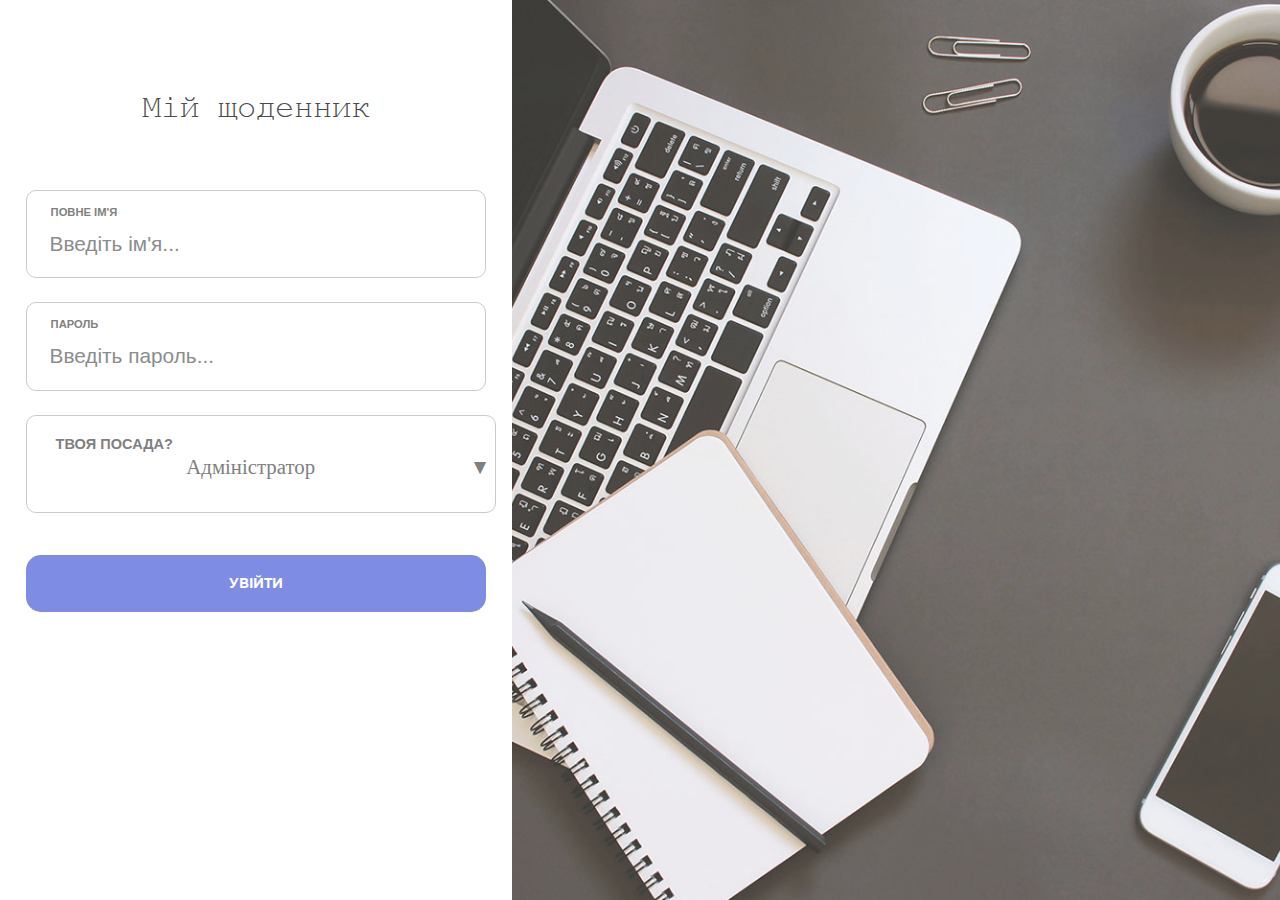
==== index.html @ 5d9c7de9 "chief" ====
<!DOCTYPE html>
<html lang="en">

<head>
    <meta charset="UTF-8">
    <meta name="viewport" content="width=device-width, initial-scale=1.0">
    <title> Authorization</title>
    <link rel="stylesheet" href="style.css">
    <link rel="shortcut icon" href="/images/favicon.ico" type="image/x-icon">
    <script src="https://code.jquery.com/jquery-1.12.4.js"></script>
    
</head>

<body>

    <div class="block_form">
        <div class="block_form-content">
            <h1>Мій щоденник</h1>
            <div class="name_user used_information">
                <label for="name">Повне ім'я</label>
                <input name="name" id="name" class="input100" type="text" placeholder="Введіть ім'я...">
                <span class="focus-input"></span>
            </div>

            <div class="password_user used_information">
                <label for="password">Пароль</label>
                <input name="password" id="password" class="input100" type="password" placeholder="Введіть пароль...">
                <span class="focus-input"></span>
            </div>

            <div class="status_user">
                <label>Твоя посада?</label>
                <div class="user_status"><span id="status">Адміністратор</span><span id="dropDown">&#9660;</span></div>
                <div class="select" id="select">
                    <p class="option" id="admin">Адміністратор</p>
                    <p class="option" id="chief">Керівник</p>
                    <p class="option" id="worker">Робітник</p>
                </div>
               
                <span class="focus-input"></span>
            </div>
            <button id="enter">УВІЙТИ</button>
        </div>
    </div>

    <div class="block_bg"></div>
    <script src="script.js"></script>
</body>

</html>
---- style.css ----
* {
    margin: 0;
    padding: 0;
    /* overflow: hidden; */
}

@font-face {
    font-family: Poppins-Regular;
    src: url('./fonts/Courier\ New.ttf');

}

@font-face {
    font-family: Montserrat-Bold;
    src: url('./fonts/Montserrat-Bold.ttf');
}

.block_bg {
    display: inline-block;
    width: 60vw;
    height: 100vh;
    background-image: url(./img/bg-1.jpg);
    background-size: cover;
    background-position: center;
    background-repeat: no-repeat;
    float: right;
}

/* форма */
.block_form {
    display: inline-block;
    padding: 7% 2%;
    width: calc(40vw - 4%);
    height: calc(100vh - 14vw);
    position: absolute;
    top: 0px;
    text-align: center;
}

.block_form .block_form-content {
    width: 100%;
    height: 100%;
    /* ім'я працівника */
    /* статус працівника */
}

.block_form .block_form-content h1 {
    font-size: 2em;
    width: 100%;
    display: block;
    font-family: Poppins-Regular;
    color: #272626;
    text-align: center;
    font-weight: 100;
    margin-bottom: 2em;
}

.block_form .block_form-content .used_information {
    position: relative;
    width: calc(100% - 2px);
    height: 12%;
    border: 1px solid silver;
    border-radius: 10px;
    margin: 0 0 1.5em 0;
    /* input */
}

.block_form .block_form-content .used_information .input100 {
    position: relative;
    width: 80%;
    left: -5%;
    font-size: 1.3em;
    color: #666666;
    line-height: 1.2;
    height: 48px;
    background: transparent;
    border: none;
    padding: 0 26px;
}

.block_form .block_form-content .used_information .input100:focus {
    outline: none;
}

.block_form .block_form-content .used_information .input100:focus+.focus-input {
    visibility: visible;
    opacity: 1;
    transform: scale(1);
}

.block_form .block_form-content .status_user {
    position: relative;
    width: calc(100% - 2px);
    height: 12%;
    border: 1px solid silver;
    border-radius: 10px;
    margin: 0 0 2em 0;
}

.block_form .block_form-content .status_user p:focus+.focus-input {
    visibility: visible;
    opacity: 1;
    transform: scale(1);
}

.block_form .block_form-content button {
    width: 100%;
    height: 8%;
    background-color: #6675df;
    border-radius: 15px;
    border: none;
    color: white;
    font-family: Montserrat-Bold;
}

/* div */
.focus-input {
    position: absolute;
    display: block;
    width: 100%;
    height: 100%;
    top: -1px;
    left: -1px;
    pointer-events: none;
    border: 1px solid #6675df;
    border-radius: 10px;
    visibility: hidden;
    opacity: 0;
    transition: all 0.4s;
    transform: scaleX(1.1) scaleY(1.3);
}

label {
    display: inline-block;
    width: 100%;
    text-align: left;
    padding: 15px 0 2px 24px;
    font-family: Verdana, Geneva, Tahoma, sans-serif;
    text-transform: uppercase;
    font-size: 0.7em;
    color: #666666;
    font-weight: 600;
}

#enter:hover {
    background-color: rgb(67, 70, 75);
    cursor: pointer;
    transition: 0.3s;

}

#enter {
    transition: 0.3s;
    outline: none;
}
.select
{
    width: 100%;
}
div.status_user span:last-child
{
    float: right;
    cursor: pointer;
}

div.status_user
{
    padding: 5px;
    font-size: 1.3em;
    color: #666666;
    line-height: 1.2;
}
div.user_status:hover
{
background: #dbdbdb ;
cursor: default;

}
div.user_status
{
    transition-duration: 0.5s;
}
div.status_user div.select p.option
{
    background: #f4f4f4 ;
    cursor: pointer;
}
div.status_user div.select p.option:hover
{
    background:#dbdbdb; 
}
div.select
{
    display: none;
}
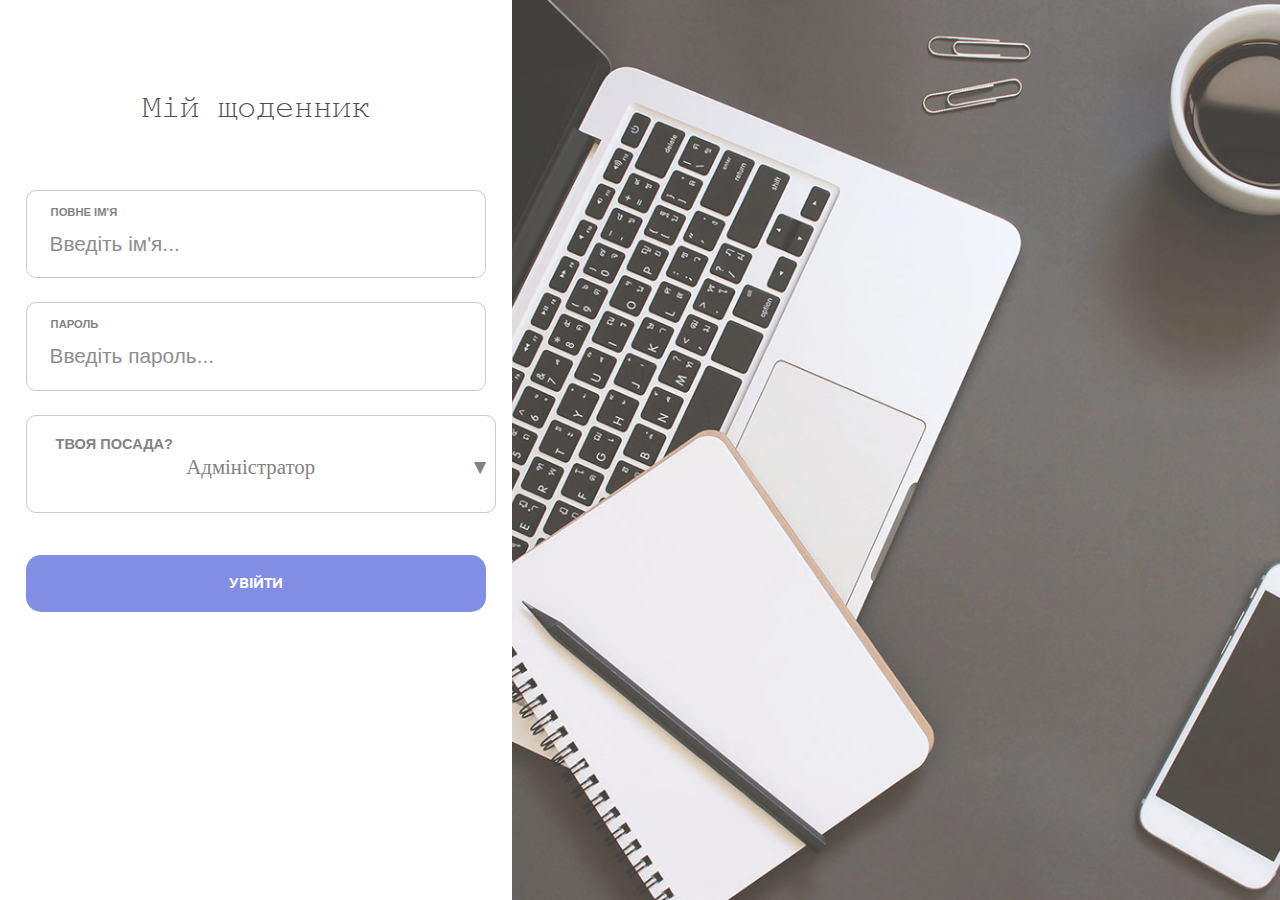
==== commit b4cec2b0: "1" ====
--- a/index.html
+++ b/index.html
@@ -27,7 +27,6 @@
                 <input name="password" id="password" class="input100" type="password" placeholder="Введіть пароль...">
                 <span class="focus-input"></span>
             </div>
-
             <div class="status_user">
                 <label>Твоя посада?</label>
                 <div class="user_status"><span id="status">Адміністратор</span><span id="dropDown">&#9660;</span></div>
@@ -36,7 +35,6 @@
                     <p class="option" id="chief">Керівник</p>
                     <p class="option" id="worker">Робітник</p>
                 </div>
-               
                 <span class="focus-input"></span>
             </div>
             <button id="enter">УВІЙТИ</button>
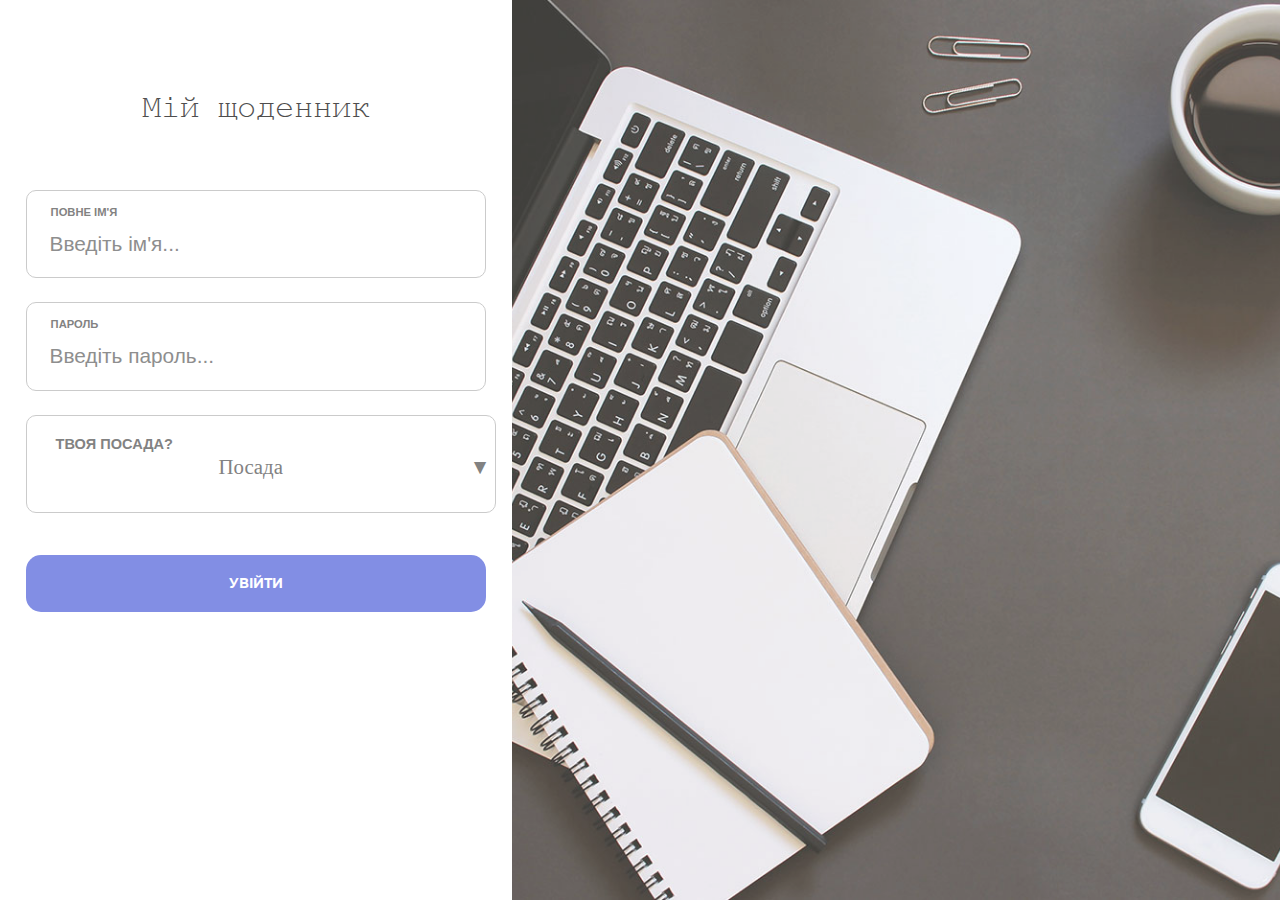
==== commit fdd89a89: "andrii" ====
--- a/index.html
+++ b/index.html
@@ -8,7 +8,7 @@
     <link rel="stylesheet" href="style.css">
     <link rel="shortcut icon" href="/images/favicon.ico" type="image/x-icon">
     <script src="https://code.jquery.com/jquery-1.12.4.js"></script>
-    
+
 </head>
 
 <body>
@@ -29,11 +29,11 @@
             </div>
             <div class="status_user">
                 <label>Твоя посада?</label>
-                <div class="user_status"><span id="status">Адміністратор</span><span id="dropDown">&#9660;</span></div>
+                <div class="user_status"><span id="status">Посада</span><span id="dropDown">&#9660;</span></div>
                 <div class="select" id="select">
-                    <p class="option" id="admin">Адміністратор</p>
-                    <p class="option" id="chief">Керівник</p>
-                    <p class="option" id="worker">Робітник</p>
+                    <p class="option" id="admin">Admin</p>
+                    <p class="option" id="chief">chief</p>
+                    <p class="option" id="worker">worker</p>
                 </div>
                 <span class="focus-input"></span>
             </div>
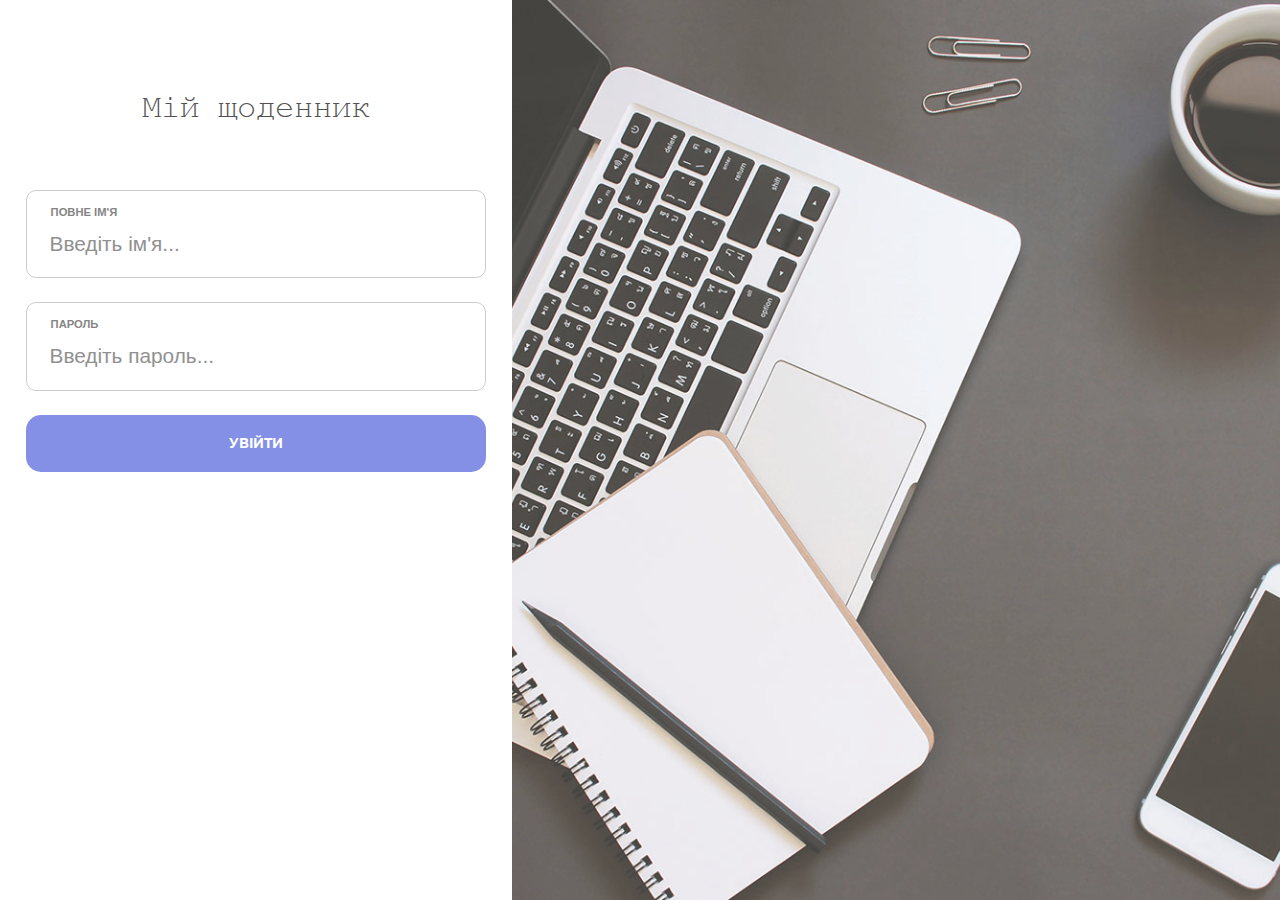
==== commit de972a87: "andrii" ====
--- a/index.html
+++ b/index.html
@@ -27,16 +27,6 @@
                 <input name="password" id="password" class="input100" type="password" placeholder="Введіть пароль...">
                 <span class="focus-input"></span>
             </div>
-            <div class="status_user">
-                <label>Твоя посада?</label>
-                <div class="user_status"><span id="status">Посада</span><span id="dropDown">&#9660;</span></div>
-                <div class="select" id="select">
-                    <p class="option" id="admin">Admin</p>
-                    <p class="option" id="chief">chief</p>
-                    <p class="option" id="worker">worker</p>
-                </div>
-                <span class="focus-input"></span>
-            </div>
             <button id="enter">УВІЙТИ</button>
         </div>
     </div>
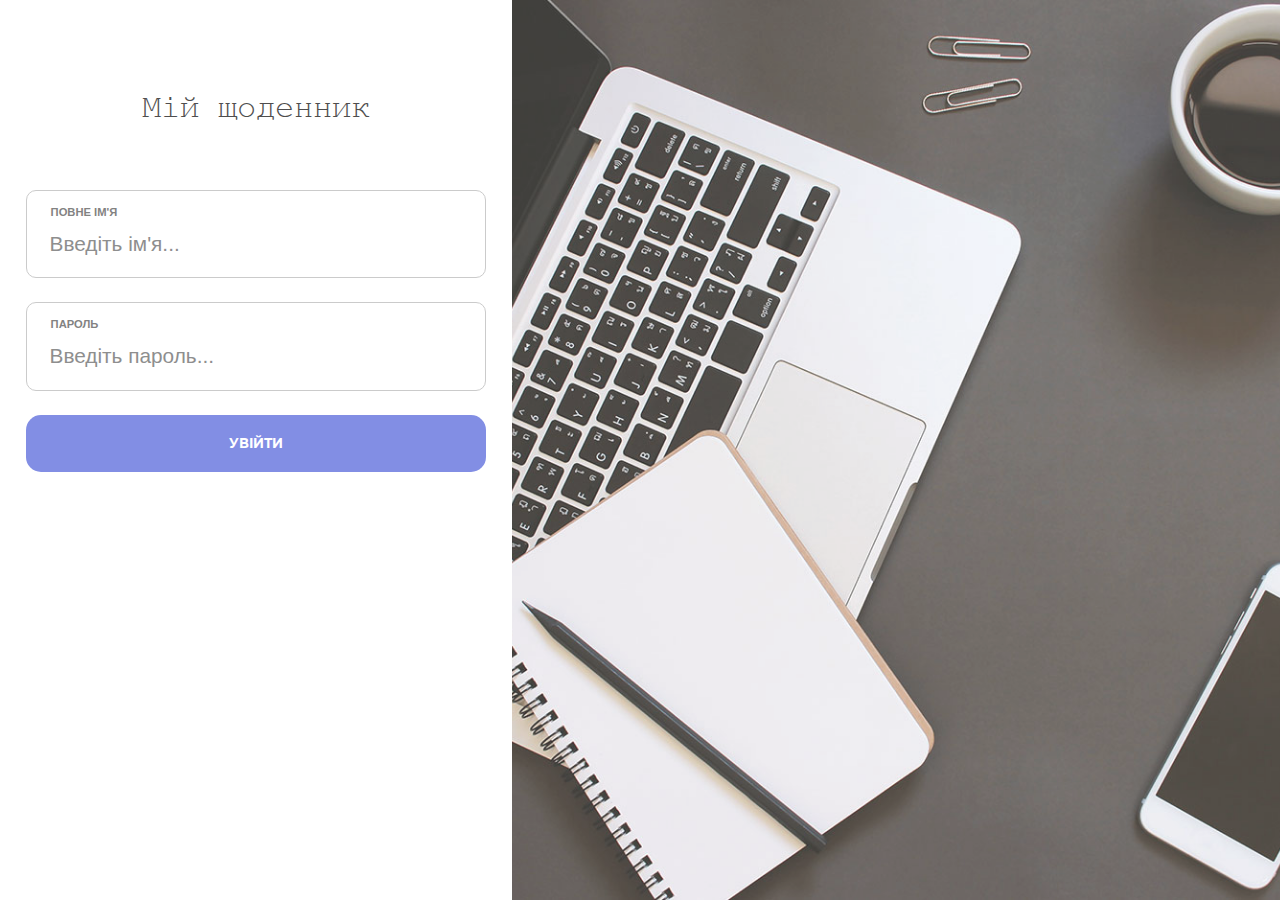
==== commit 4ba8b376: "1" ====
--- a/index.html
+++ b/index.html
@@ -10,9 +10,7 @@
     <script src="https://code.jquery.com/jquery-1.12.4.js"></script>
 
 </head>
-
 <body>
-
     <div class="block_form">
         <div class="block_form-content">
             <h1>Мій щоденник</h1>
@@ -30,9 +28,7 @@
             <button id="enter">УВІЙТИ</button>
         </div>
     </div>
-
     <div class="block_bg"></div>
     <script src="script.js"></script>
 </body>
-
 </html>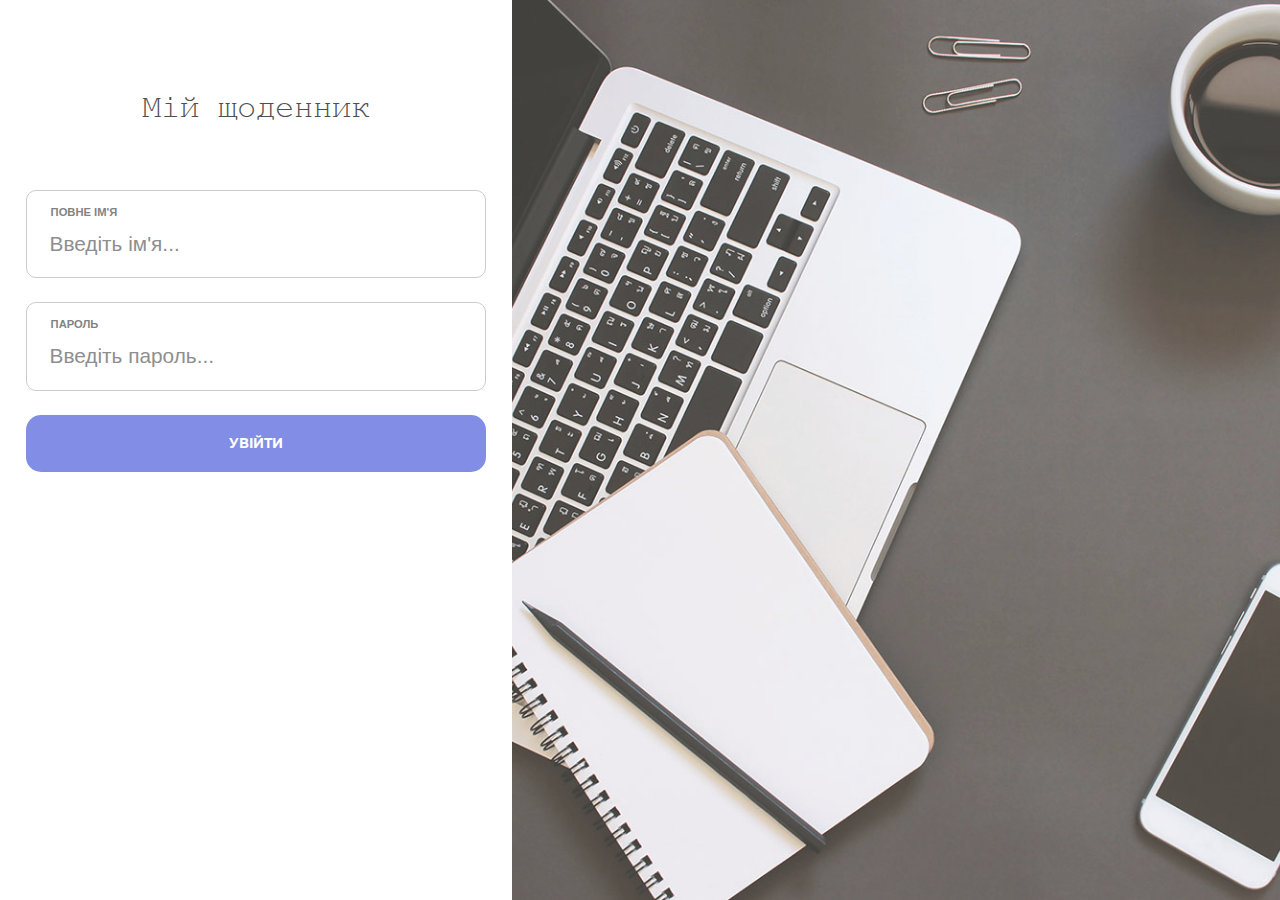
==== commit 47388084: "workers" ====
--- a/index.html
+++ b/index.html
@@ -19,7 +19,6 @@
                 <input name="name" id="name" class="input100" type="text" placeholder="Введіть ім'я...">
                 <span class="focus-input"></span>
             </div>
-
             <div class="password_user used_information">
                 <label for="password">Пароль</label>
                 <input name="password" id="password" class="input100" type="password" placeholder="Введіть пароль...">
--- a/style.css
+++ b/style.css
@@ -6,7 +6,7 @@
 
 @font-face {
     font-family: Poppins-Regular;
-    src: url('./fonts/Courier\ New.ttf');
+    src: url('./fonts/Courier New.ttf');
 
 }
 
@@ -33,7 +33,7 @@
     width: calc(40vw - 4%);
     height: calc(100vh - 14vw);
     position: absolute;
-    top: 0px;
+    top: 0;
     text-align: center;
 }
 
@@ -48,7 +48,7 @@
     font-size: 2em;
     width: 100%;
     display: block;
-    font-family: Poppins-Regular;
+    font-family: Poppins-Regular, serif;
     color: #272626;
     text-align: center;
     font-weight: 100;
@@ -110,7 +110,7 @@
     border-radius: 15px;
     border: none;
     color: white;
-    font-family: Montserrat-Bold;
+    font-family: Montserrat-Bold, serif;
 }
 
 /* div */
@@ -129,7 +129,6 @@
     transition: all 0.4s;
     transform: scaleX(1.1) scaleY(1.3);
 }
-
 label {
     display: inline-block;
     width: 100%;
@@ -141,55 +140,13 @@
     color: #666666;
     font-weight: 600;
 }
-
 #enter:hover {
     background-color: rgb(67, 70, 75);
     cursor: pointer;
     transition: 0.3s;
-
 }
-
 #enter {
     transition: 0.3s;
     outline: none;
 }
-.select
-{
-    width: 100%;
-}
-div.status_user span:last-child
-{
-    float: right;
-    cursor: pointer;
-}
 
-div.status_user
-{
-    padding: 5px;
-    font-size: 1.3em;
-    color: #666666;
-    line-height: 1.2;
-}
-div.user_status:hover
-{
-background: #dbdbdb ;
-cursor: default;
-
-}
-div.user_status
-{
-    transition-duration: 0.5s;
-}
-div.status_user div.select p.option
-{
-    background: #f4f4f4 ;
-    cursor: pointer;
-}
-div.status_user div.select p.option:hover
-{
-    background:#dbdbdb; 
-}
-div.select
-{
-    display: none;
-}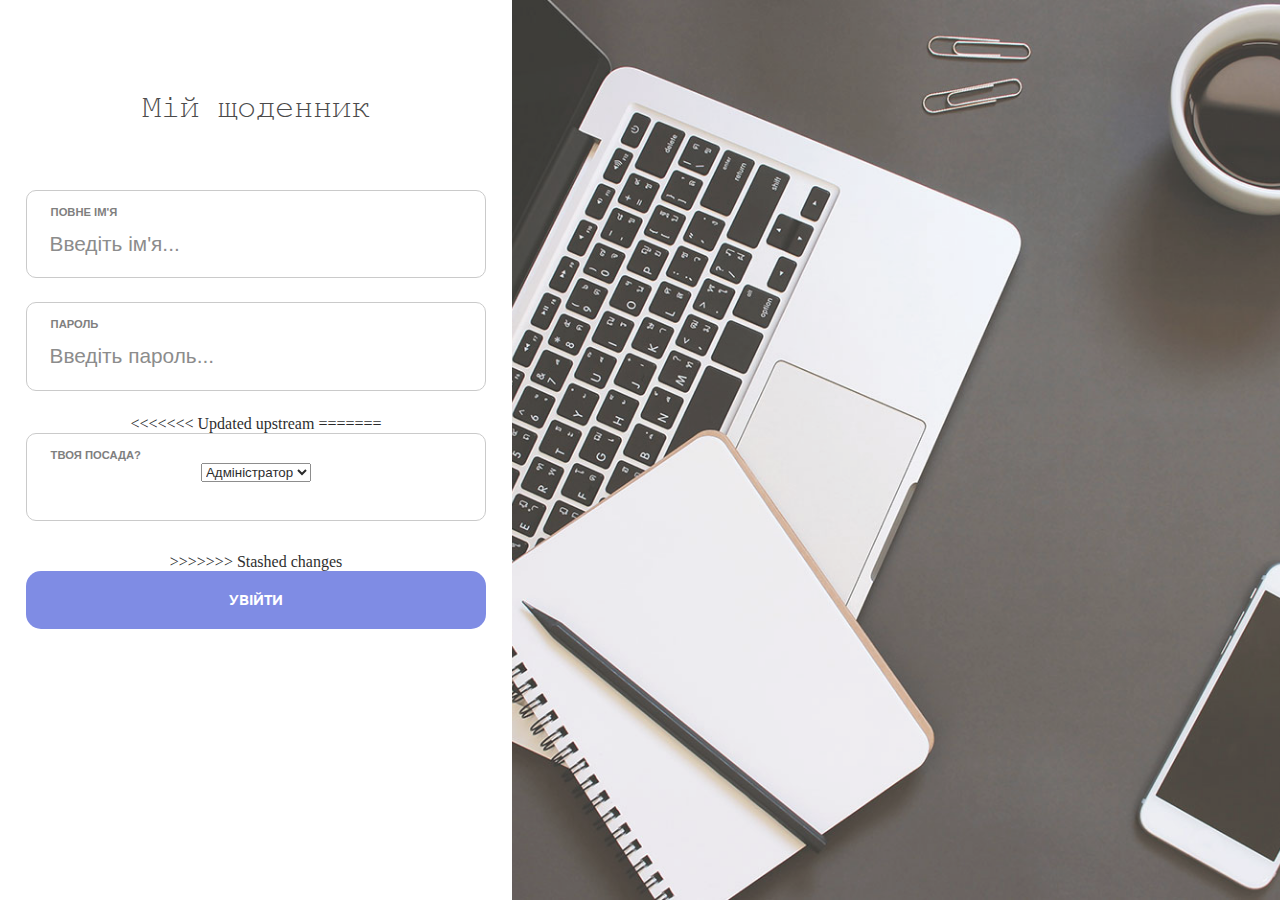
==== commit f932216f: "s" ====
--- a/index.html
+++ b/index.html
@@ -24,6 +24,19 @@
                 <input name="password" id="password" class="input100" type="password" placeholder="Введіть пароль...">
                 <span class="focus-input"></span>
             </div>
+<<<<<<< Updated upstream
+=======
+            <div class="status_user">
+                <label>Твоя посада?</label>
+                <select class="js-select2" name="service">
+                    <option id ="admin">Адміністратор</option>
+                    <option id ="moder">Модератор</option>
+                    <option id ="worker">Робітник</option>
+                </select>
+               
+                <span class="focus-input"></span>
+            </div>
+>>>>>>> Stashed changes
             <button id="enter">УВІЙТИ</button>
         </div>
     </div>
--- a/style.css
+++ b/style.css
@@ -140,6 +140,7 @@
     color: #666666;
     font-weight: 600;
 }
+<<<<<<< Updated upstream
 #enter:hover {
     background-color: rgb(67, 70, 75);
     cursor: pointer;
@@ -150,3 +151,9 @@
     outline: none;
 }
 
+=======
+select
+{
+    width: 90%;
+}
+>>>>>>> Stashed changes
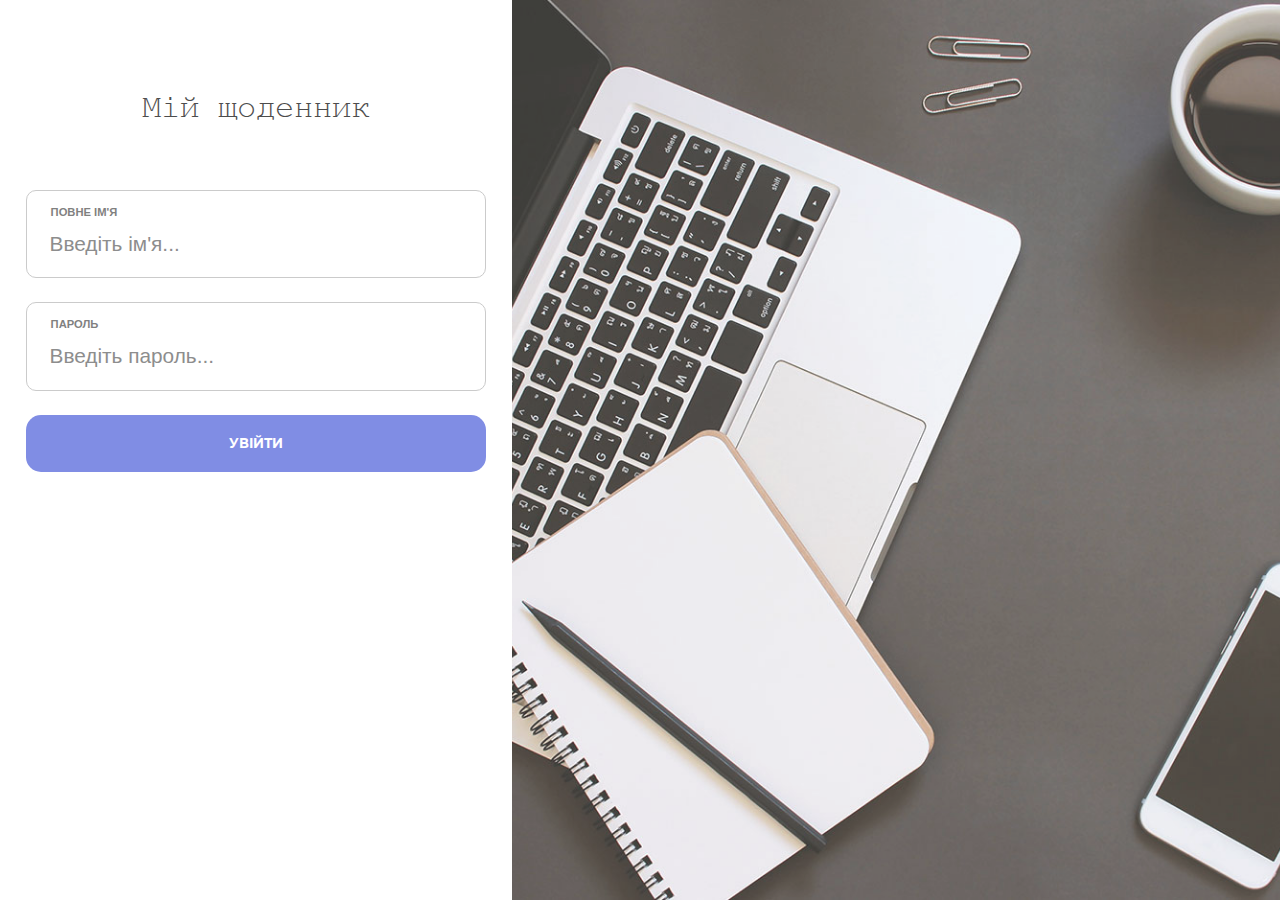
==== commit 01b46afd: "s" ====
--- a/index.html
+++ b/index.html
@@ -24,19 +24,7 @@
                 <input name="password" id="password" class="input100" type="password" placeholder="Введіть пароль...">
                 <span class="focus-input"></span>
             </div>
-<<<<<<< Updated upstream
-=======
-            <div class="status_user">
-                <label>Твоя посада?</label>
-                <select class="js-select2" name="service">
-                    <option id ="admin">Адміністратор</option>
-                    <option id ="moder">Модератор</option>
-                    <option id ="worker">Робітник</option>
-                </select>
-               
-                <span class="focus-input"></span>
-            </div>
->>>>>>> Stashed changes
+            
             <button id="enter">УВІЙТИ</button>
         </div>
     </div>
